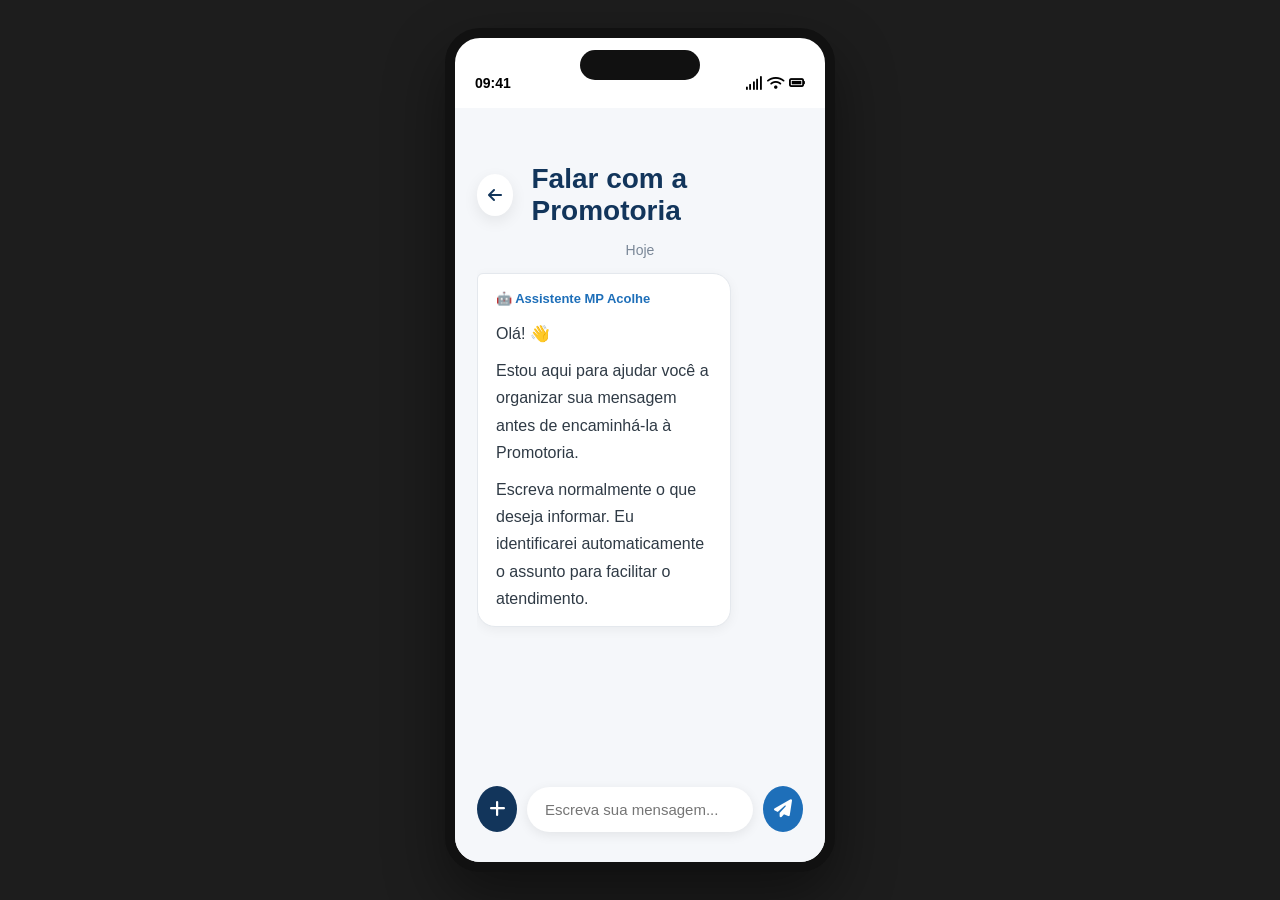
==== falar-promotoria.html @ 63aee3c7 "chat" ====
<!DOCTYPE html>
<html lang="pt-BR">
<head>
    <meta charset="UTF-8">
    <meta name="viewport" content="width=device-width, initial-scale=1.0">
    <title>MP Acolhe</title>

    <link rel="stylesheet" href="css/style.css">

    <!-- Ícones -->
    <link rel="stylesheet" href="https://cdnjs.cloudflare.com/ajax/libs/font-awesome/6.7.1/css/all.min.css">
</head>
<body>

<div class="phone">

    <div class="status-bar">
        <span>09:41</span>

        <div class="status-icons">
            <i class="fa-solid fa-signal"></i>
            <i class="fa-solid fa-wifi"></i>
            <i class="fa-solid fa-battery-full"></i>
        </div>
    </div>

    <div class="app-falar">

        <div class="page-header">

            <a href="index.html" class="back">
                <i class="fa-solid fa-arrow-left"></i>
            </a>

            <h1>Falar com a Promotoria</h1>

        </div>

        <div class="chat" id="chat">

            <div class="day-divider">

                Hoje

            </div>

            <div class="message ai">

                <div class="bubble">

                    <span class="sender">
                        🤖 Assistente MP Acolhe
                    </span>

                    <p>
                        Olá! 👋
                    </p>

                    <p>
                        Estou aqui para ajudar você a organizar sua mensagem antes de encaminhá-la à Promotoria.
                    </p>

                    <p>
                        Escreva normalmente o que deseja informar. Eu identificarei automaticamente o assunto para facilitar o atendimento.
                    </p>

                </div>

            </div>

        </div>

        <div class="chat-input">

            <button class="attach-button" id="attachButton">
                <i class="fa-solid fa-plus"></i>
            </button>

            <input
                id="messageInput"
                type="text"
                placeholder="Escreva sua mensagem..."
            >

            <button class="send-button" id="sendButton">
                <i class="fa-solid fa-paper-plane"></i>
            </button>

        </div>

        <div class="bottom-sheet" id="bottomSheet">

            <div class="sheet-handle"></div>

            <div class="sheet-header">

                <h3>Enviar informações</h3>

                <button id="closeSheet">
                    <i class="fa-solid fa-xmark"></i>
                </button>

            </div>

            <div class="sheet-options">

                <button class="sheet-option">

                    <div class="sheet-icon">
                        <i class="fa-solid fa-camera"></i>
                    </div>

                    <span>Foto</span>

                </button>

                <button class="sheet-option">

                    <div class="sheet-icon">
                        <i class="fa-solid fa-video"></i>
                    </div>

                    <span>Vídeo</span>

                </button>

                <button class="sheet-option">

                    <div class="sheet-icon">
                        <i class="fa-solid fa-file-lines"></i>
                    </div>

                    <span>Documento</span>

                </button>

                <button class="sheet-option">

                    <div class="sheet-icon">
                        <i class="fa-solid fa-location-dot"></i>
                    </div>

                    <span>Localização</span>

                </button>

                <button class="sheet-option">

                    <div class="sheet-icon">
                        <i class="fa-solid fa-user-plus"></i>
                    </div>

                    <span>Nova testemunha</span>

                </button>

            </div>

        </div>

        <div class="overlay" id="overlay"></div>


    </div>

</div>

<script src="js/main.js"></script>

</body>
</html>
---- css/style.css ----
/* Reset */

*{
    margin:0;
    padding:0;
    box-sizing:border-box;
    font-family:Arial, Helvetica, sans-serif;
}

body{

    background:#1d1d1d;
    display:flex;
    justify-content:center;
    align-items:center;
    height:100vh;
}

/* TELA INICIAL ========================================= */

/* Celular */

.phone{

    width:390px;
    height:844px;
    background:#ffffff;
    border-radius:35px;
    overflow:hidden;
    border:10px solid #111;
    box-shadow:
        0 25px 60px rgba(0,0,0,.45);
    position:relative;
}


/* Ilha dinâmica / câmera */

.phone::before{
    content:"";
    position:absolute;
    top:12px;
    left:50%;
    transform:translateX(-50%);
    width:120px;
    height:30px;
    background:#111;
    border-radius:20px;
    z-index:100;
}


/* Barra superior */

.status-bar{
    height:50px;
    padding:0 20px;
    display:flex;
    align-items:center;
    justify-content:space-between;
    margin-top:20px;
    font-size:14px;
    font-weight:bold;
    color:#000;
}


/* Área do aplicativo */

.app{
    height:calc(100% - 70px);
    background:#f7f7f7;
    overflow-y:auto;
    padding: 0 20px 0 20px;
}

.app-falar{
    background:#F5F7FA;
    height:calc(100% - 70px);
    padding:30px 22px;
    display:flex;
    flex-direction:column;
}

.welcome{
    margin-top:30px;
}

.welcome h1{
    font-size:28px;
    color:#1F3A5F;
    line-height:1.3;
    margin-bottom:20px;
}

.welcome p{
    font-size:17px;
    color:#555;
    line-height:1.7;
    margin-bottom:16px;
}

.menu{
    margin-top:50px;
    display:flex;
    flex-direction:column;
    gap:16px;
}

.card{
    background:#FFFFFF;
    border-radius:20px;
    padding:22px 20px;
    display:flex;
    align-items:center;
    gap:18px;
    border:1px solid #E8ECF2;
    box-shadow:0 6px 20px rgba(0,0,0,.05);
    transition:.2s;
    cursor:pointer;
}

.card:hover{
    transform:translateY(-3px);
    box-shadow:0 12px 30px rgba(0,0,0,.08);
}

.card i{
    width:54px;
    height:54px;
    display:flex;
    justify-content:center;
    align-items:center;
    border-radius:16px;
    background:#EAF2FF;
    color:#185ABD;
    font-size:22px;
    flex-shrink:0;
}

.card span{
    font-size:16px;
    font-weight:600;
    color:#243447;
}

/* TELA MEU PROCESSO ==================================== */

.page-header{
    display:flex;
    align-items:center;
    gap:18px;
    margin-top:25px;
}

.back{
    width:42px;
    height:42px;
    border-radius:50%;
    background:#fff;
    display:flex;
    justify-content:center;
    align-items:center;
    text-decoration:none;
    color:#12355B;
    box-shadow:0 5px 15px rgba(0,0,0,.08);
}

.page-header h1{
    font-size:28px;
    color:#12355B;
}

.subtitle{
    margin-top:18px;
    color:#666;
    line-height:1.6;
    margin-bottom:35px;
}

.progress{
    position:relative;
    margin-left:18px;
}

.progress::before{
    content:"";
    position:absolute;
    left:22px;
    top:10px;
    bottom:10px;
    width:4px;
    background:#D8DEE6;
    border-radius:10px;
}

.step{
    position:relative;
    display:flex;
    gap:20px;
    margin-bottom:35px;
    cursor:pointer;
}

.icon{
    width:48px;
    height:48px;
    border-radius:50%;
    display:flex;
    justify-content:center;
    align-items:center;
    color:white;
    z-index:2;
    flex-shrink:0;
    font-size:18px;
}

.completed .icon{
    background:#2E7D32;
}

.current .icon{
    background:#F9A825;
}

.pending .icon{
    background:#B0BEC5;
}

.content{
    padding-top:4px;
}

.content h3{
    font-size:18px;
    color:#22313F;
    margin-bottom:5px;
}

.content p{
    color:#6B7280;
    font-size:15px;
}

.step-header{
    display:flex;
    justify-content:space-between;
    align-items:center;
    cursor:pointer;
}

.arrow{
    color:#888;
    transition:.3s;
}

.step-description{
    max-height:0;
    overflow:hidden;
    transition:.35s ease;
    margin-top:0;
    color:#555;
    line-height:1.6;
    font-size:15px;
    
}

.step.active .step-description{
    max-height:500px;
    margin-top:15px;
}

.step.active .arrow{
    transform:rotate(180deg);
}

.info-block{
    margin-top:18px;
    padding-top:16px;
    border-top:1px solid #E8ECF2;
}

.info-block:first-child{
    margin-top:0;
    padding-top:0;
    border-top:none;
}

.info-block h4{
    color:#1F3A5F;
    font-size:15px;
    margin-bottom:8px;
    font-weight:600;
}

.info-block p{
    color:#5E6B7A;
    line-height:1.7;
    font-size:15px;
}

.tabs{
    display:flex;
    background:#EEF2F7;
    border-radius:14px;
    padding:5px;
    margin-bottom:30px;
}

.tab{
    flex:1;
    border:none;
    background:none;
    padding:12px;
    border-radius:10px;
    font-size:15px;
    font-weight:600;
    cursor:pointer;
    color:#555;
    transition:.2s;
}

.tab.active{
    background:white;
    color:#12355B;
    box-shadow:0 3px 10px rgba(0,0,0,.08);
}

#timeline-content{
    display:none;
}

.timeline{
    position:relative;
    margin-left:18px;
}

.timeline::before{
    content:"";
    position:absolute;
    left:22px;
    top:10px;
    bottom:10px;
    width:3px;
    background:#D9E1EA;
    border-radius:20px;
}

.timeline-item{
    display:flex;
    gap:18px;
    position:relative;
    margin-bottom:35px;
}

.timeline-icon{
    width:48px;
    height:48px;
    border-radius:50%;
    background:#1E6FB9;
    color:white;
    display:flex;
    justify-content:center;
    align-items:center;
    flex-shrink:0;
    z-index:2;
    font-size:18px;
}

.timeline-info{
    padding-top:2px;
}

.date{
    display:inline-block;
    font-size:13px;
    color:#6B7280;
    margin-bottom:6px;
    font-weight:600;
}

.timeline-info h3{
    font-size:18px;
    color:#22313F;
    margin-bottom:8px;
}

.timeline-info p{
    line-height:1.7;
    color:#5F6B7A;
    font-size:15px;
}

/* TELA FALAR COM A PROMOTORIA ======================================== */

.assistant-card{
    display:flex;
    gap:18px;
    margin-top:25px;
    margin-bottom:25px;
    padding:18px;
    background:#EEF6FF;
    border:1px solid #D6E7F8;
    border-radius:18px;
}

.assistant-card i{
    width:50px;
    height:50px;
    border-radius:50%;
    background:#1E6FB9;
    color:white;
    display:flex;
    justify-content:center;
    align-items:center;
    font-size:22px;
    flex-shrink:0;
}

.assistant-card h3{
    color:#12355B;
    margin-bottom:8px;
    font-size:18px;
}

.assistant-card p{
    color:#5F6B7A;
    line-height:1.6;
    font-size:15px;
}

/* .chat{
    flex:1;
    display:flex;
    flex-direction:column;
    overflow-y:auto;
} */

.chat{
    flex:1;
    overflow-y:auto;
    display:flex;
    flex-direction:column;
    padding-bottom:15px;
}

.day-divider{
    text-align:center;
    color:#7A8797;
    font-size:14px;
    margin:15px 0;
    position:relative;
}

.chat-input{
    display:flex;
    align-items:center;
    gap:10px;
    margin-top: auto;
}

.chat-input input{
    flex:1;
    border:none;
    background:white;
    padding:14px 18px;
    border-radius:30px;
    font-size:15px;
    outline:none;
    box-shadow:0 3px 12px rgba(0,0,0,.08);
}

.attach-button{
    width:46px;
    height:46px;
    border:none;
    border-radius:50%;
    background:#12355B;
    color:white;
    cursor:pointer;
    font-size:18px;
}

.send-button{
    width:46px;
    height:46px;
    border:none;
    border-radius:50%;
    background:#1E6FB9;
    color:white;
    cursor:pointer;
    font-size:18px;
}

.message{
    display:flex;
    margin-bottom:18px;
}

.message.ai{
    justify-content:flex-start;
}

.message.user{
    justify-content:flex-end;
}

.bubble{
    max-width:78%;
    padding:14px 18px;
    border-radius:18px;
    line-height:1.7;
}

.message.ai .bubble{
    background:white;
    color:#2F3A45;
    border:1px solid #E4E8ED;
    border-top-left-radius:6px;
    box-shadow:0 3px 12px rgba(0,0,0,.05);
}

.sender{
    display:block;
    font-size:13px;
    font-weight:600;
    color:#1E6FB9;
    margin-bottom:10px;
}

.bubble p{
    margin-bottom:10px;
}

.bubble p:last-child{
    margin-bottom:0;
}

.message.user .bubble{
    background:#1E6FB9;
    color:white;
    border-top-right-radius:6px;
    box-shadow:0 3px 12px rgba(0,0,0,.08);
}

.typing{
    display:flex;
    gap:6px;
    align-items:center;
    padding:8px 0;
}

.typing span{
    width:8px;
    height:8px;
    background:#9AA6B2;
    border-radius:50%;
    animation:typing 2s infinite;

}

.typing span:nth-child(2){
    animation-delay:.2s;
}

.typing span:nth-child(3){
    animation-delay:.4s;
}

@keyframes typing{

    0%,80%,100%{
        transform:scale(.8);
        opacity:.4;
    }

    40%{
        transform:scale(1.2);
        opacity:1;
    }

}

.confirm-button{
    margin-top:18px;
    width:100%;
    border:none;
    background:#1E6FB9;
    color:white;
    padding:12px;
    border-radius:12px;
    cursor:pointer;
    font-weight:600;
    opacity:.8;
    cursor:default;
}

.success-message{
    margin-top:18px;
    padding:14px;
    border-radius:12px;
    background:#E8F5E9;
    color:#2E7D32;
    font-weight:600;
    display:flex;
    align-items:center;
    gap:10px;
}

.overlay{
    position:absolute;
    inset:0;
    background:rgba(0,0,0,.35);
    opacity:0;
    visibility:hidden;
    transition:.3s;
    z-index:90;
}

.overlay.show{
    opacity:1;
    visibility:visible;
}

.bottom-sheet{
    position:absolute;
    left:0;
    right:0;
    bottom:0;
    background:white;
    border-radius:24px 24px 0 0;
    padding:20px;
    transform:translateY(100%);
    transition:.35s;
    z-index:100;
}

.bottom-sheet.show{
    transform:translateY(0);
}

.sheet-handle{
    width:50px;
    height:5px;
    background:#D5DCE3;
    border-radius:50px;
    margin:0 auto 20px;
}

.bottom-sheet h3{
    text-align:center;
    color:#12355B;
    margin-bottom:20px;
}

.sheet-options{
    display:grid;
    grid-template-columns:repeat(3,1fr);
    gap:25px;
    margin-top:25px;
}

.sheet-option{
    border:none;
    background:none;
    display:flex;
    flex-direction:column;
    align-items:center;
    gap:10px;
    cursor:pointer;
}

.sheet-option i{
    width:42px;
    height:42px;
    border-radius:12px;
    background:#1E6FB9;
    color:white;
    display:flex;
    justify-content:center;
    align-items:center;
}

.sheet-option span{
    font-size:17px;
    font-weight:600;
}

.sheet-icon{
    width:62px;
    height:62px;
    border-radius:18px;
    background:#1E6FB9;
    color:white;
    display:flex;
    justify-content:center;
    align-items:center;
    font-size:24px;
    transition:.2s;
}

.sheet-option span{
    text-align:center;
    font-size:14px;
    color:#22313F;
    font-weight:600;
}

.sheet-header{
    position:relative;
    height:40px;
    display:flex;
    align-items:center;
    justify-content:center;
    margin-bottom:20px;
}


.sheet-header h3{
    margin:0;
    font-size:20px;
    color:#12355B;
}


.sheet-header button{
    position:absolute;
    right:0;
    top:50%;
    transform:translateY(-50%);
    width:35px;
    height:35px;
    border:none;
    background:none;
    display:flex;
    align-items:center;
    justify-content:center;
    font-size:22px;
    color:#5F6B7A;
    padding:0;
    cursor:pointer;
}
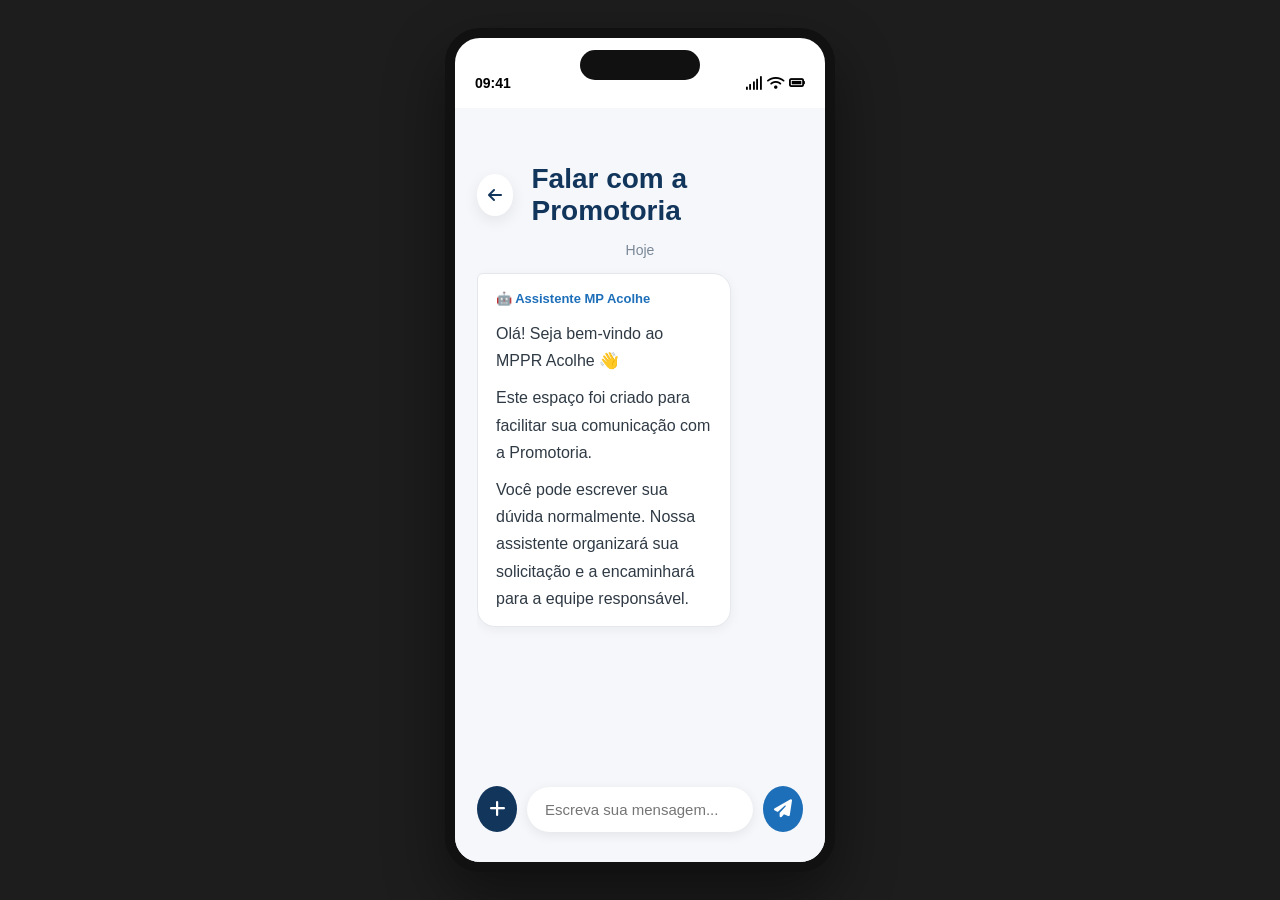
==== commit aea58a9a: "att" ====
--- a/falar-promotoria.html
+++ b/falar-promotoria.html
@@ -53,15 +53,15 @@
                     </span>
 
                     <p>
-                        Olá! 👋
+                        Olá! Seja bem-vindo ao MPPR Acolhe 👋
                     </p>
 
                     <p>
-                        Estou aqui para ajudar você a organizar sua mensagem antes de encaminhá-la à Promotoria.
+                        Este espaço foi criado para facilitar sua comunicação com a Promotoria.
                     </p>
 
                     <p>
-                        Escreva normalmente o que deseja informar. Eu identificarei automaticamente o assunto para facilitar o atendimento.
+                        Você pode escrever sua dúvida normalmente. Nossa assistente organizará sua solicitação e a encaminhará para a equipe responsável.
                     </p>
 
                 </div>
--- a/css/style.css
+++ b/css/style.css
@@ -71,7 +71,7 @@
     height:calc(100% - 70px);
     background:#f7f7f7;
     overflow-y:auto;
-    padding: 0 20px 0 20px;
+    padding: 0 20px 50px 20px;
 }
 
 .app-falar{
@@ -84,13 +84,15 @@
 
 .welcome{
     margin-top:30px;
+    text-align: justify;
 }
 
 .welcome h1{
-    font-size:28px;
+    font-size:40px;
     color:#1F3A5F;
     line-height:1.3;
     margin-bottom:20px;
+    text-align: center;
 }
 
 .welcome p{
@@ -739,4 +741,652 @@
     color:#5F6B7A;
     padding:0;
     cursor:pointer;
+}
+
+.timeline-note{
+    margin-top:15px;
+    padding:14px;
+    background:#FFF8E8;
+    border-left:4px solid #F4B400;
+    border-radius:10px;
+    font-size:14px;
+    line-height:1.6;
+}
+
+.timeline-alert{
+    margin-top:18px;
+    padding:16px;
+    background:#EAF4FF;
+    border-left:4px solid #1E6FB9;
+    border-radius:10px;
+    font-size:14px;
+    line-height:1.6;
+}
+
+/* TELA DE LOGIN ====================================================== */
+
+.login-page{
+    height:100%;
+    display:flex;
+    flex-direction:column;
+    justify-content:center;
+    align-items:center;
+    padding:40px 30px;
+    text-align:center;
+}
+
+.login-logo{
+    width:90px;
+    height:90px;
+    border-radius:24px;
+    /* background:#1E6FB9; */
+    color:white;
+    display:flex;
+    justify-content:center;
+    align-items:center;
+    font-size:42px;
+    margin-bottom:25px;
+}
+
+.login-logo img{
+    width: 120px;
+}
+
+
+.login-page h1{
+    font-size:34px;
+    color:#12355B;
+    margin-bottom:12px;
+}
+
+.subtitle{
+    color:#5F6B7A;
+    font-size:17px;
+    line-height:1.6;
+    margin-bottom:50px;
+}
+
+.gov-button{
+    width:100%;
+    border:none;
+    background:#1351B4;
+    color:white;
+    padding:18px;
+    border-radius:16px;
+    font-size:18px;
+    font-weight:600;
+    display:flex;
+    justify-content:center;
+    align-items:center;
+    gap:12px;
+    cursor:pointer;
+}
+
+.login-info{
+    margin-top:28px;
+    color:#6E7781;
+    font-size:14px;
+    line-height:1.6;
+    transition:.3s;
+}
+
+.form-group{
+    display:flex;
+    flex-direction:column;
+    text-align:left;
+    margin-top: 28px;
+}
+
+.form-group label{
+    margin-bottom:8px;
+    color:#12355B;
+    font-weight:600;
+}
+
+.form-group input{
+    padding:15px;
+    border:1px solid #D8E1EA;
+    border-radius:12px;
+    font-size:16px;
+    outline:none;
+}
+
+.enter-button{
+    margin-top:10px;
+    border:none;
+    background:#1351B4;
+    color:white;
+    padding:16px;
+    border-radius:14px;
+    font-size:17px;
+    font-weight:600;
+}
+
+.login-status{
+    margin-top:20px;
+    text-align:center;
+    color:#12355B;
+    font-weight:600;
+    min-height:24px;
+}
+
+.login-content{
+    width:100%;
+    margin-top:30px;
+    position:relative;
+    min-height:270px;
+}
+
+.login-step{
+    display:none;
+    animation:fade .35s;
+}
+
+.login-step.active{
+    display:block;
+}
+
+@keyframes fade{
+    from{
+        opacity:0;
+        transform:translateY(15px);
+    }
+
+    to{
+        opacity:1;
+        transform:translateY(0);
+    }
+}
+
+.password-wrapper{
+    position:relative;
+}
+
+.password-wrapper input{
+    width:100%;
+    padding-right:50px;
+}
+
+.toggle-password{
+    position:absolute;
+    right:15px;
+    top:50%;
+    transform:translateY(-50%);
+    border:none;
+    background:none;
+    font-size:18px;
+    color:#7B8794;
+}
+
+/* TELA AJUDA ========================================================== */
+
+.app-ajuda{
+    height:calc(100% - 40px);
+    padding:25px;
+    overflow-y:auto;
+}
+
+.help-title{
+    font-size:28px;
+    color:#12355B;
+    margin-top:30px;
+}
+
+.help-subtitle{
+    color:#667085;
+    line-height:1.6;
+    margin-top:12px;
+    margin-bottom:35px;
+}
+
+.help-options{
+    display:flex;
+    flex-direction:column;
+    gap:18px;
+}
+
+.help-button{
+    border:none;
+    background:#F5F8FC;
+    border-radius:18px;
+    padding:22px;
+    display:flex;
+    align-items:center;
+    gap:18px;
+    text-align:left;
+    font-size:18px;
+    transition:.25s;
+}
+
+.help-button span{
+    font-weight:600;
+    color:#12355B;
+}
+
+.help-button:hover{
+    background:#EAF2FB;
+}
+
+.help-results{
+    display:none;
+    animation:fade .3s;
+    margin-top: 25px;
+}
+
+.back-results{
+    border:none;
+    background:#F5F8FC;
+    border-radius:10px;
+    padding:10px 14px;
+    color:#1E6FB9;
+    font-weight:600;
+    display:inline-flex;
+    align-items:center;
+    gap:8px;
+    margin:20px 0;
+}
+
+.result-subtitle{
+    color:#667085;
+    margin-bottom:25px;
+}
+
+.help-card{
+    background:white;
+    border-radius:18px;
+    overflow:hidden;
+    box-shadow:0 4px 15px rgba(0,0,0,.08);
+    margin-bottom:25px;
+}
+
+.help-card img{
+    width:100%;
+    height:170px;
+    object-fit:cover;
+}
+
+.help-card-content{
+    padding:18px;
+}
+
+.help-card-content h3{
+    color:#12355B;
+    margin-bottom:15px;
+}
+
+.help-info{
+    display:flex;
+    align-items:center;
+    gap:10px;
+    margin:12px 0;
+    color:#555;
+}
+
+.map-button{
+    width:100%;
+    margin-top:18px;
+    border:none;
+    border-radius:12px;
+    padding:14px;
+    background:#1E6FB9;
+    color:white;
+    font-size:16px;
+}
+
+/* TESTEMUNHA ========================================================= */
+
+.app-testemunha{
+    height:calc(100% - 40px);
+    overflow-y:auto;
+    padding:25px;
+}
+
+.app-testemunha::-webkit-scrollbar{
+    display:none;
+}
+
+.app-testemunha{
+    scrollbar-width:none;
+}
+
+.witness-content{
+    margin-top:25px;
+}
+
+.witness-content h2{
+    color:#12355B;
+    font-size:27px;
+    line-height:1.4;
+}
+
+.witness-subtitle{
+    margin-top:15px;
+    color:#667085;
+    line-height:1.6;
+}
+
+.security-note{
+    margin-top:25px;
+    background:#EDF7ED;
+    color:#2E7D32;
+    padding:16px;
+    border-radius:14px;
+    display:flex;
+    gap:12px;
+    align-items:flex-start;
+    line-height:1.5;
+}
+
+.choice-group{
+    display:flex;
+    gap:15px;
+    margin-top:12px;
+}
+
+.choice-card{
+    flex:1;
+    border:2px solid #DCE6F2;
+    border-radius:16px;
+    background:white;
+    padding:20px;
+    display:flex;
+    flex-direction:column;
+    align-items:center;
+    gap:12px;
+    font-size:18px;
+    color:#12355B;
+}
+
+.choice-card i{
+    font-size:28px;
+}
+
+.choice-card.active{
+    border-color:#1E6FB9;
+    background:#EAF4FF;
+    color:#1E6FB9;
+}
+
+textarea{
+    width:100%;
+    min-height:140px;
+    resize:none;
+    padding:16px;
+    border:1px solid #D8E1EA;
+    border-radius:14px;
+    font-size:16px;
+    font-family:inherit;
+    outline:none;
+}
+
+.emergency-note{
+    margin-top:25px;
+    background:#FFF8E6;
+    color:#8A5A00;
+    padding:16px;
+    border-radius:14px;
+    line-height:1.6;
+}
+
+.send-witness{
+    width:100%;
+    margin-top:30px;
+    border:none;
+    border-radius:15px;
+    background:#1E6FB9;
+    color:white;
+    padding:17px;
+    font-size:17px;
+    font-weight:600;
+}
+
+.witness-status{
+    margin-top:25px;
+    text-align:center;
+    min-height:24px;
+    color:#12355B;
+    font-weight:600;
+}
+
+/* MEMÓRIA DA VÍTIMA ================================================== */
+
+.app-memoria{
+    height:calc(100% - 40px);
+    overflow-y:auto;
+    padding:25px;
+    background:#FCFCFC;
+}
+
+.app-memoria::-webkit-scrollbar{
+    display:none;
+}
+
+.app-memoria{
+    scrollbar-width:none;
+}
+
+.memory-content{
+    margin-top:25px;
+}
+
+.memory-intro{
+    text-align:center;
+    color:#6B7280;
+    line-height:1.8;
+    font-size:17px;
+    margin-bottom:30px;
+}
+
+/* .memory-photo{
+    width:100%;
+    height:260px;
+    overflow:hidden;
+    border-radius:22px;
+    margin-bottom:35px;
+    box-shadow:0 6px 20px rgba(0,0,0,.08);
+} */
+
+.memory-photo{
+    width:100%;
+    height:260px;
+    border-radius:22px;
+    margin-bottom:35px;
+    overflow:hidden;
+    background:#F2F5F8;
+    display:flex;
+    justify-content:center;
+    align-items:center;
+}
+
+.photo-placeholder{
+    display:flex;
+    flex-direction:column;
+    align-items:center;
+    gap:15px;
+    color:#7A8795;
+    font-size:16px;
+}
+
+.photo-placeholder i{
+    font-size:45px;
+    color:#1E6FB9;
+}
+
+.memory-photo img{
+    width:100%;
+    height:100%;
+    object-fit:cover;
+    display:none;
+}
+
+.memory-photo.has-image img{
+    display:block;
+}
+
+.memory-photo.has-image .photo-placeholder{
+    display:none;
+}
+
+.memory-section{
+    margin-top:35px;
+}
+
+.memory-section h2{
+    color:#12355B;
+    margin-bottom:15px;
+    font-size:22px;
+}
+
+.memory-section textarea{
+    width:100%;
+    min-height:120px;
+    border:1px solid #DCE6F2;
+    border-radius:16px;
+    padding:18px;
+    resize:none;
+    font-size:16px;
+    font-family:inherit;
+    line-height:1.7;
+    outline:none;
+}
+
+.save-memory{
+    width:100%;
+    margin-top:40px;
+    padding:18px;
+    border:none;
+    border-radius:16px;
+    background:#1E6FB9;
+    color:white;
+    font-size:17px;
+    font-weight:600;
+}
+
+.memory-status{
+    margin-top:25px;
+    text-align:center;
+    font-weight:600;
+    color:#12355B;
+    min-height:24px;
+}
+
+.memory-quote{
+    margin-top:35px;
+    text-align:center;
+    color:#7A7A7A;
+    font-style:italic;
+    line-height:1.8;
+    font-size:15px;
+}
+
+/* .gallery-overlay{
+    position:absolute;
+    inset:0;
+    background:rgba(0,0,0,.35);
+    display:none;
+    align-items:flex-end;
+} */
+
+/* .gallery-overlay.show{
+    display:flex;
+} */
+
+.gallery-overlay{
+    position:absolute;
+    inset:0;
+    background:rgba(0,0,0,.35);
+    display:flex;
+    align-items:flex-end;
+    opacity:0;
+    visibility:hidden;
+    transition:.3s;
+}
+
+.gallery-overlay.show{
+    opacity:1;
+    visibility:visible;
+}
+
+.gallery-sheet{
+    background:white;
+    width:100%;
+    height:65%;
+    border-radius:25px 25px 0 0;
+    padding:25px;
+    transform:translateY(100%);
+    transition:.35s ease;
+}
+
+.gallery-overlay.show .gallery-sheet{
+    transform:translateY(0);
+}
+
+.gallery-header{
+    display:flex;
+    justify-content:space-between;
+    align-items:center;
+}
+
+.gallery-header button{
+    border:none;
+    background:none;
+    font-size:25px;
+}
+
+.gallery-grid{
+    margin-top:25px;
+    display:grid;
+    grid-template-columns:repeat(3,1fr);
+    gap:15px;
+}
+
+.gallery-grid img{
+    width:100%;
+    height:90px;
+    object-fit:cover;
+    border-radius:12px;
+}
+
+.memory-success{
+
+    margin-top:25px;
+
+    background:#FFF7F7;
+
+    border-radius:18px;
+
+    padding:25px;
+
+    text-align:center;
+
+    color:#12355B;
+
+}
+
+.memory-success i{
+
+    font-size:42px;
+
+    color:#D64545;
+
+    margin-bottom:15px;
+
+}
+
+.memory-success h3{
+
+    margin-bottom:15px;
+
+    font-size:20px;
+
+}
+
+.memory-success p{
+
+    color:#667085;
+
+    line-height:1.6;
+
+    margin-bottom:12px;
+
 }
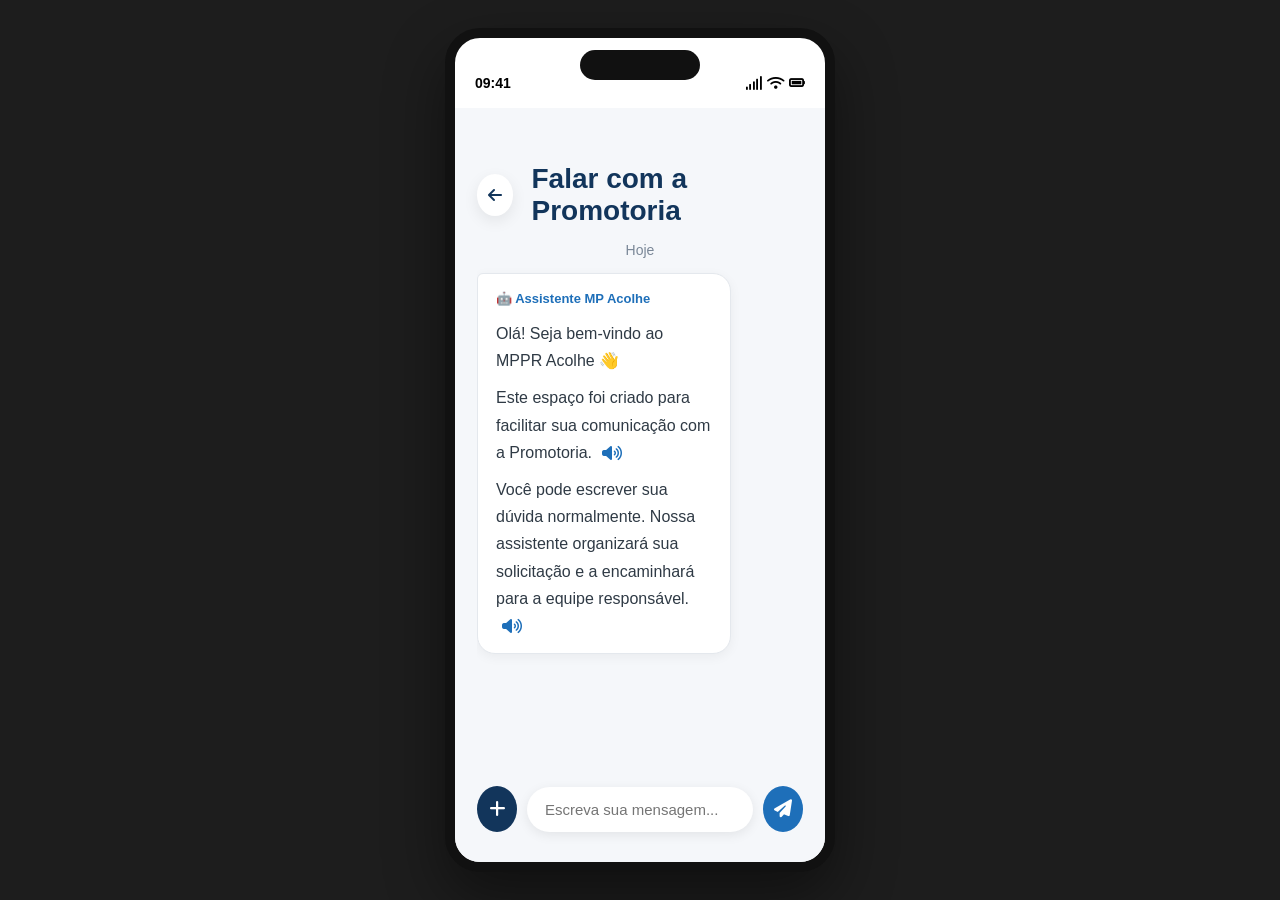
==== commit 12924a72: "att audios" ====
--- a/falar-promotoria.html
+++ b/falar-promotoria.html
@@ -56,12 +56,14 @@
                         Olá! Seja bem-vindo ao MPPR Acolhe 👋
                     </p>
 
-                    <p>
+                    <p id="esteespacoText">
                         Este espaço foi criado para facilitar sua comunicação com a Promotoria.
+                        <button class="speak-button" data-target="esteespacoText"><i class="fa-solid fa-volume-high"></i></button>
                     </p>
 
-                    <p>
+                    <p id="vocepodeText">
                         Você pode escrever sua dúvida normalmente. Nossa assistente organizará sua solicitação e a encaminhará para a equipe responsável.
+                        <button class="speak-button" data-target="vocepodeText"><i class="fa-solid fa-volume-high"></i></button>
                     </p>
 
                 </div>
@@ -166,6 +168,7 @@
 </div>
 
 <script src="js/main.js"></script>
+<script src="js/leitor.js"></script>
 
 </body>
 </html>
--- a/css/style.css
+++ b/css/style.css
@@ -14,6 +14,37 @@
     justify-content:center;
     align-items:center;
     height:100vh;
+}
+
+/* .speech-header{
+    display:flex;
+    justify-content:space-between;
+    align-items:center;
+    gap:15px;
+} */
+
+.speak-button{
+    border:none;
+    background:none;
+    padding:0;
+    margin-left:6px;
+    color:#1E6FB9;
+    cursor:pointer;
+    font-size:1em;
+    vertical-align:middle;
+    transition:.2s;
+}
+
+.speak-button:hover{
+    color:#0F5DA8;
+}
+
+.speak-button.playing{
+    color:#D64545;
+}
+
+.speak-button:active{
+    transform:scale(.9);
 }
 
 /* TELA INICIAL ========================================= */
